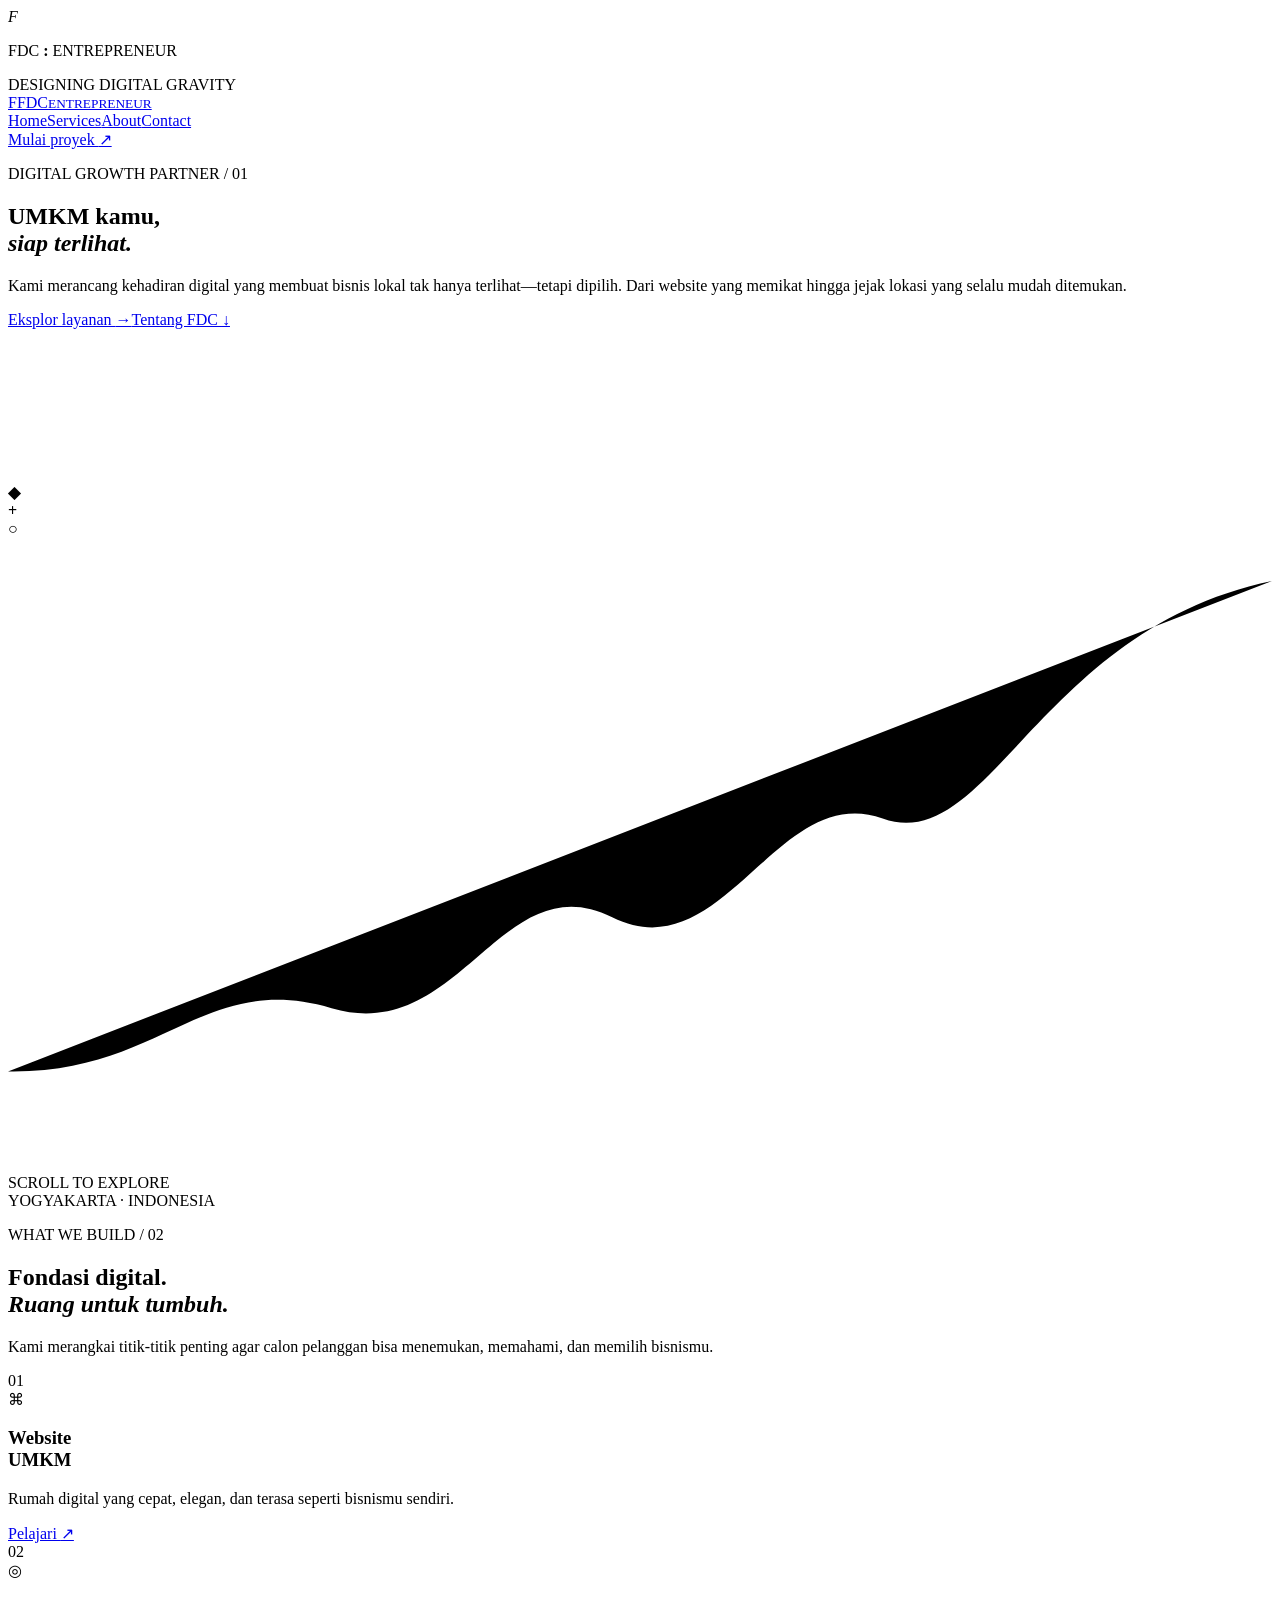
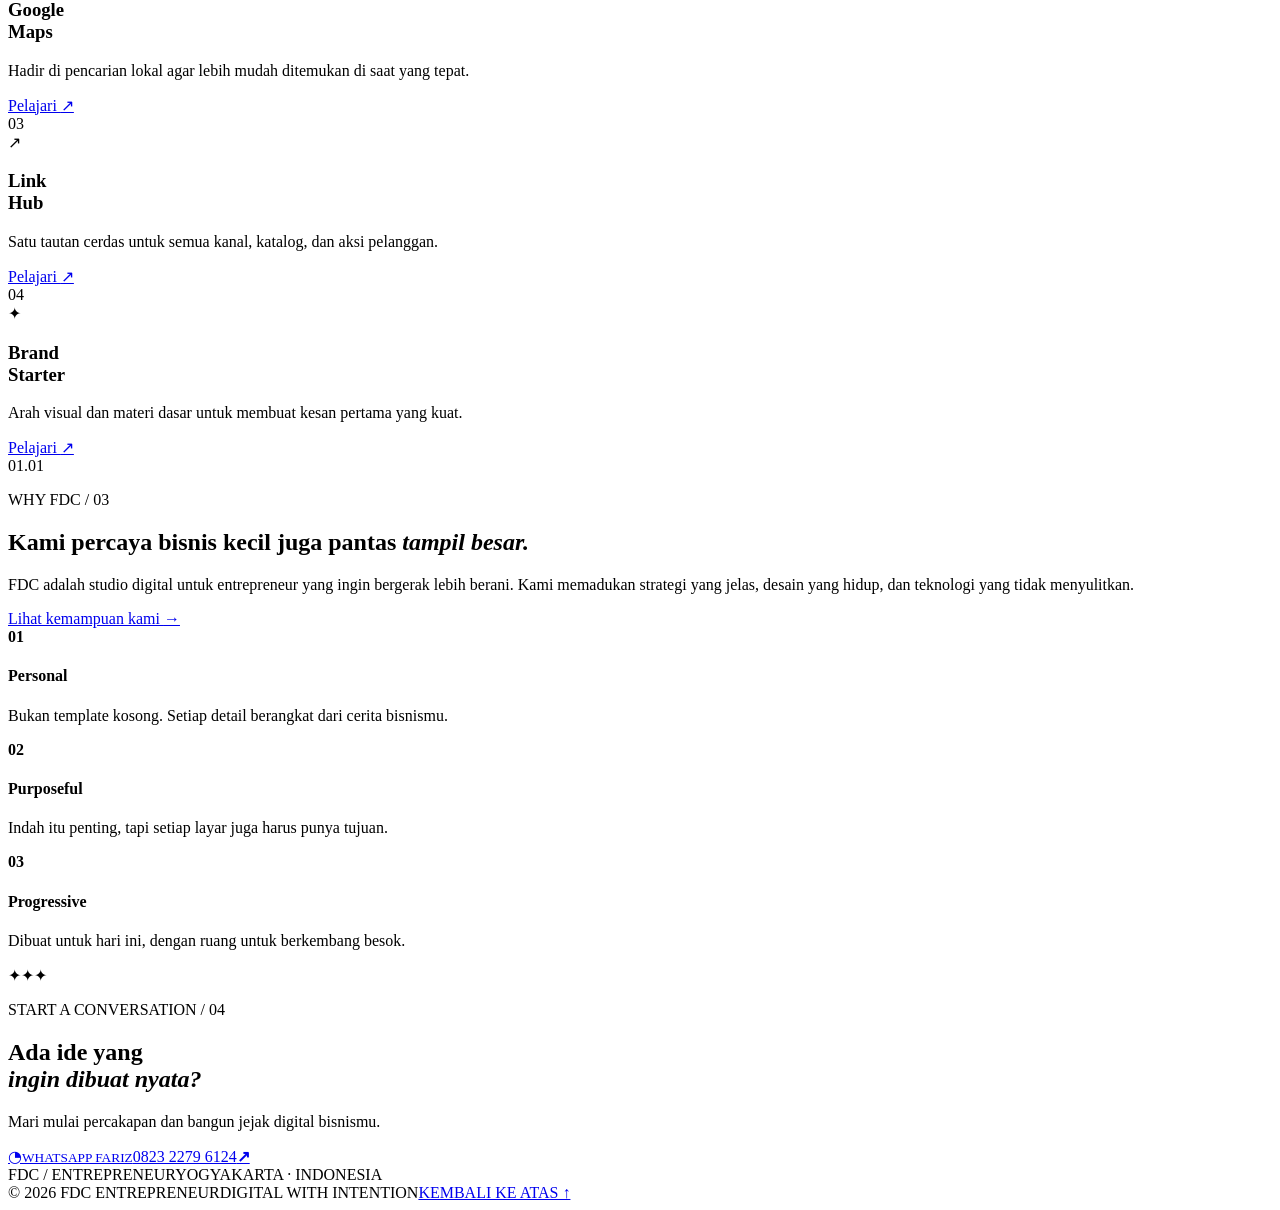
==== index.html @ 3c769e07 "Add FDC Entrepreneur website - index.html" ====
<!doctype html>
<html lang="id">
  <head>
    <meta charset="UTF-8" />
    <meta name="viewport" content="width=device-width, initial-scale=1.0" />
    <meta name="theme-color" content="#080512" />
    <meta name="description" content="FDC Entrepreneur — partner digital untuk UMKM yang ingin tampil, ditemukan, dan bertumbuh." />
    <title>FDC — Entrepreneur</title>
    <link rel="preconnect" href="https://fonts.googleapis.com" />
    <link rel="preconnect" href="https://fonts.gstatic.com" crossorigin />
    <link href="https://fonts.googleapis.com/css2?family=DM+Mono:wght@400;500&family=Manrope:wght@400;500;600;700;800&display=swap" rel="stylesheet" />
    <link rel="stylesheet" href="styles.css" />
  </head>
  <body>
    <div class="intro-sequence" aria-hidden="true"><div class="intro-core"><div class="intro-mark"><i>F</i></div><p>FDC <b>:</b> ENTREPRENEUR</p><span>DESIGNING DIGITAL GRAVITY</span></div></div>
    <div class="noise" aria-hidden="true"></div>
    <div class="orb orb-one" aria-hidden="true"></div><div class="orb orb-two" aria-hidden="true"></div>
    <header class="topbar">
      <a href="#home" class="brand" aria-label="FDC Entrepreneur, beranda"><span class="brand-mark">F</span><span>FDC<small>ENTREPRENEUR</small></span></a>
      <nav aria-label="Navigasi utama"><a class="active" href="#home">Home</a><a href="#services">Services</a><a href="#about">About</a><a href="#contact">Contact</a></nav>
      <a href="#services" class="nav-cta">Mulai proyek <span>↗</span></a>
    </header>

    <main>
      <section id="home" class="hero">
        <div class="hero-copy reveal">
          <p class="eyebrow"><span></span> DIGITAL GROWTH PARTNER / 01</p>
          <h1>UMKM kamu,<br /><em>siap terlihat.</em></h1>
          <p class="intro">Kami merancang kehadiran digital yang membuat bisnis lokal tak hanya terlihat—tetapi dipilih. Dari website yang memikat hingga jejak lokasi yang selalu mudah ditemukan.</p>
          <div class="hero-actions"><a class="button primary" href="#services">Eksplor layanan <span>→</span></a><a class="button text" href="#about">Tentang FDC <span>↓</span></a></div>
        </div>
        <div class="hero-visual" aria-label="Visualisasi 3D pertumbuhan digital">
          <div class="radar-grid"></div><div class="pulse p1"></div><div class="pulse p2"></div><div class="pulse p3"></div>
          <div class="scene" id="growth-scene"><canvas id="fdc-webgl" aria-hidden="true"></canvas><div class="ring ring-a"></div><div class="ring ring-b"></div><div class="ring ring-c"></div><div class="data-orbit orbit-a"><b>◆</b></div><div class="data-orbit orbit-b"><b>+</b></div><div class="data-orbit orbit-c"><b>○</b></div></div>
          <svg class="growth-line" viewBox="0 0 500 250" preserveAspectRatio="none" aria-hidden="true"><path d="M0,211 C61,212 77,171 128,186 S195,128 239,150 S304,96 346,111 S408,36 500,17" /></svg>
        </div>
        <div class="hero-foot"><span>SCROLL TO EXPLORE</span><div></div><span>YOGYAKARTA · INDONESIA</span></div>
      </section>

      <section id="services" class="services section">
        <div class="services-3d" aria-hidden="true"><div class="module m1"></div><div class="module m2"></div><div class="module m3"></div><div class="module-link l1"></div><div class="module-link l2"></div></div>
        <div class="section-heading reveal"><p class="eyebrow"><span></span> WHAT WE BUILD / 02</p><h2>Fondasi digital.<br /><em>Ruang untuk tumbuh.</em></h2><p>Kami merangkai titik-titik penting agar calon pelanggan bisa menemukan, memahami, dan memilih bisnismu.</p></div>
        <div class="service-grid">
          <article class="service-card featured reveal"><div class="card-no">01</div><div class="service-icon">⌘</div><h3>Website<br />UMKM</h3><p>Rumah digital yang cepat, elegan, dan terasa seperti bisnismu sendiri.</p><a href="#contact" aria-label="Pelajari Website UMKM">Pelajari <span>↗</span></a><div class="card-glow"></div></article>
          <article class="service-card reveal"><div class="card-no">02</div><div class="service-icon">◎</div><h3>Google<br />Maps</h3><p>Hadir di pencarian lokal agar lebih mudah ditemukan di saat yang tepat.</p><a href="#contact" aria-label="Pelajari Google Maps">Pelajari <span>↗</span></a></article>
          <article class="service-card reveal"><div class="card-no">03</div><div class="service-icon">↗</div><h3>Link<br />Hub</h3><p>Satu tautan cerdas untuk semua kanal, katalog, dan aksi pelanggan.</p><a href="#contact" aria-label="Pelajari Link Hub">Pelajari <span>↗</span></a></article>
          <article class="service-card reveal"><div class="card-no">04</div><div class="service-icon">✦</div><h3>Brand<br />Starter</h3><p>Arah visual dan materi dasar untuk membuat kesan pertama yang kuat.</p><a href="#contact" aria-label="Pelajari Brand Starter">Pelajari <span>↗</span></a></article>
        </div>
      </section>

      <section id="about" class="about section">
        <div class="about-3d" aria-hidden="true"><div class="vision-disc"></div><div class="vision-spire"></div><div class="vision-halo"></div></div>
        <div class="about-number reveal">01<span>.</span>01</div>
        <div class="about-copy reveal"><p class="eyebrow"><span></span> WHY FDC / 03</p><h2>Kami percaya bisnis kecil juga pantas <em>tampil besar.</em></h2><p>FDC adalah studio digital untuk entrepreneur yang ingin bergerak lebih berani. Kami memadukan strategi yang jelas, desain yang hidup, dan teknologi yang tidak menyulitkan.</p><a class="button text" href="#services">Lihat kemampuan kami <span>→</span></a></div>
        <div class="principles reveal"><div><b>01</b><h4>Personal</h4><p>Bukan template kosong. Setiap detail berangkat dari cerita bisnismu.</p></div><div><b>02</b><h4>Purposeful</h4><p>Indah itu penting, tapi setiap layar juga harus punya tujuan.</p></div><div><b>03</b><h4>Progressive</h4><p>Dibuat untuk hari ini, dengan ruang untuk berkembang besok.</p></div></div>
      </section>

      <section id="contact" class="contact section">
        <div class="contact-3d" aria-hidden="true"><div class="contact-rings"></div><div class="contact-crystal"><i></i><i></i><i></i><i></i></div><span class="contact-star s1">✦</span><span class="contact-star s2">✦</span><span class="contact-star s3">✦</span></div>
        <div class="contact-grid reveal"><p class="eyebrow"><span></span> START A CONVERSATION / 04</p><h2>Ada ide yang<br /><em>ingin dibuat nyata?</em></h2><p class="contact-note">Mari mulai percakapan dan bangun jejak digital bisnismu.</p><a class="whatsapp-button" href="https://wa.me/6282322796124?text=Halo%20Fariz%2C%20saya%20ingin%20bertanya%20tentang%20layanan%20FDC." target="_blank" rel="noopener noreferrer"><span class="wa-icon">◔</span><span><small>WHATSAPP FARIZ</small>0823 2279 6124</span><b>↗</b></a><div class="contact-line"><span>FDC / ENTREPRENEUR</span><span>YOGYAKARTA · INDONESIA</span></div></div>
      </section>
    </main>
    <footer><span>© 2026 FDC ENTREPRENEUR</span><span>DIGITAL WITH INTENTION</span><a href="#home">KEMBALI KE ATAS ↑</a></footer>
    <script src="script.js"></script>
  </body>
</html>
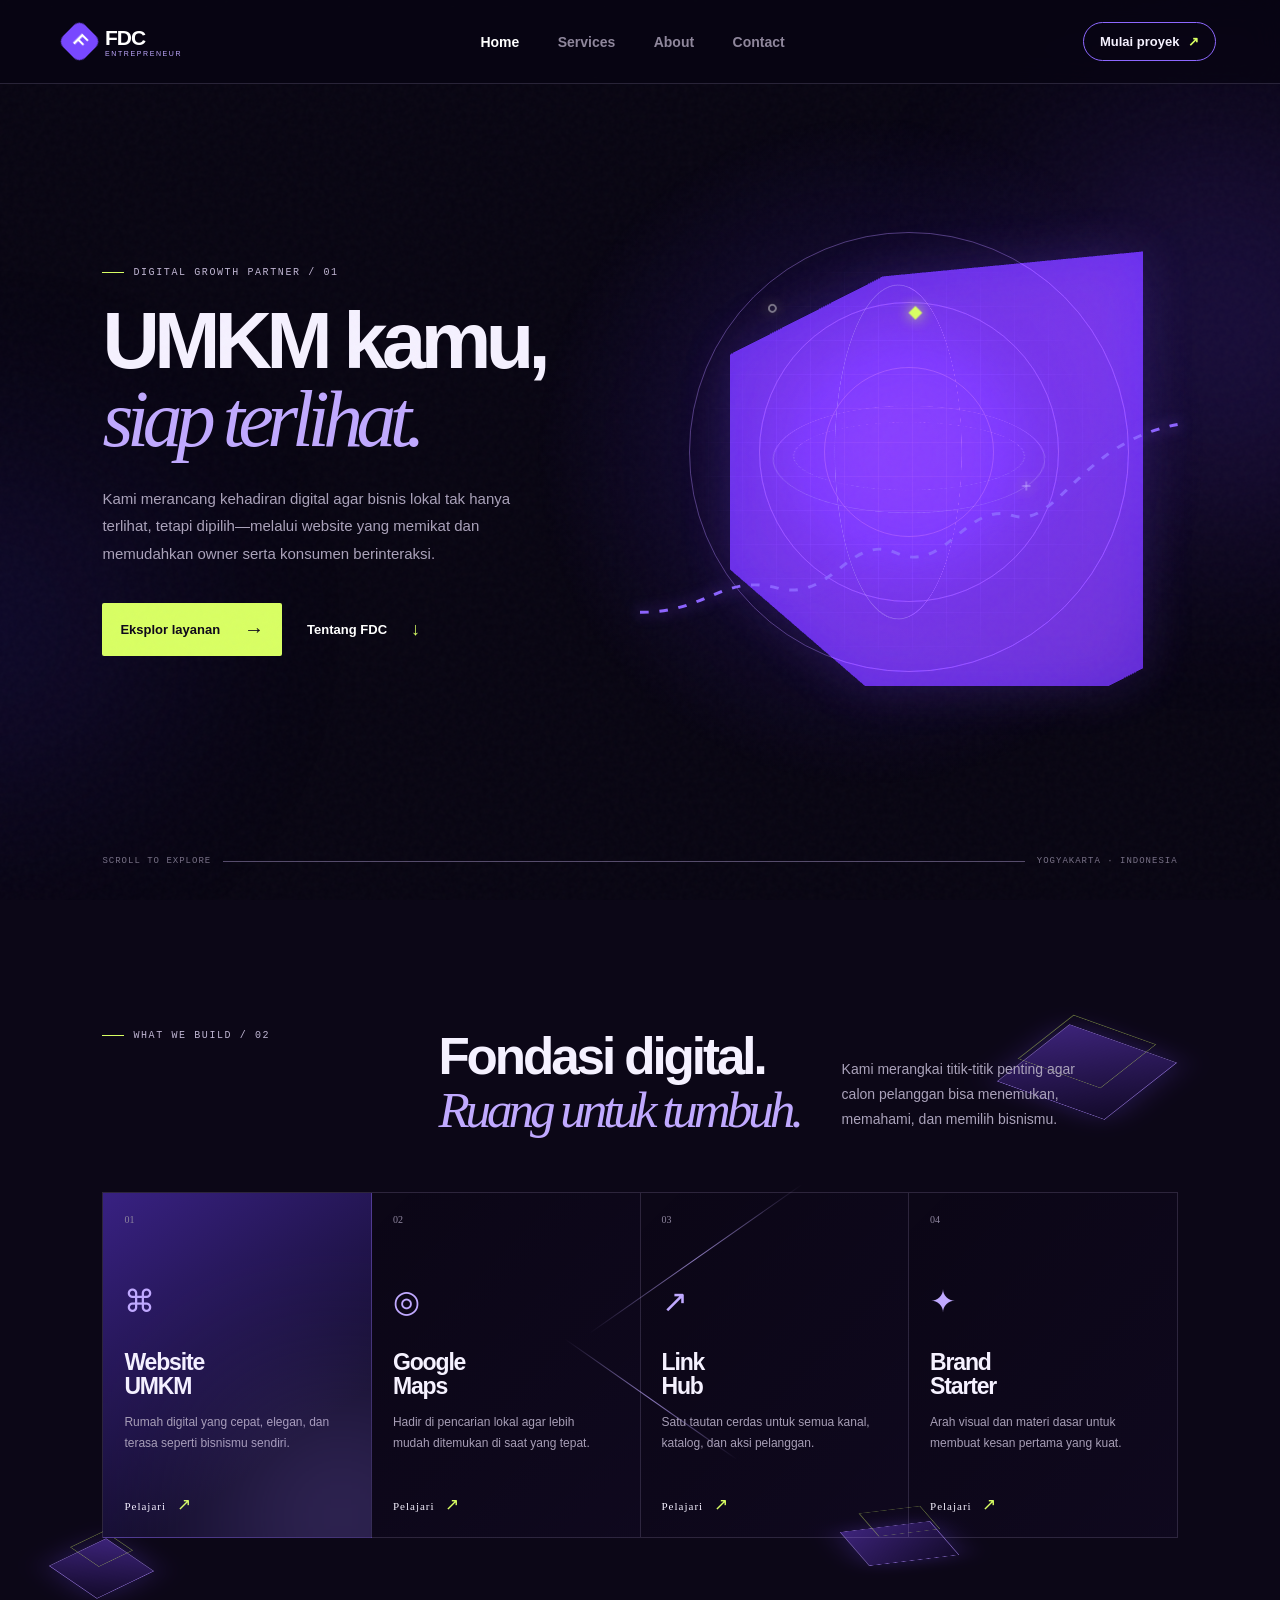
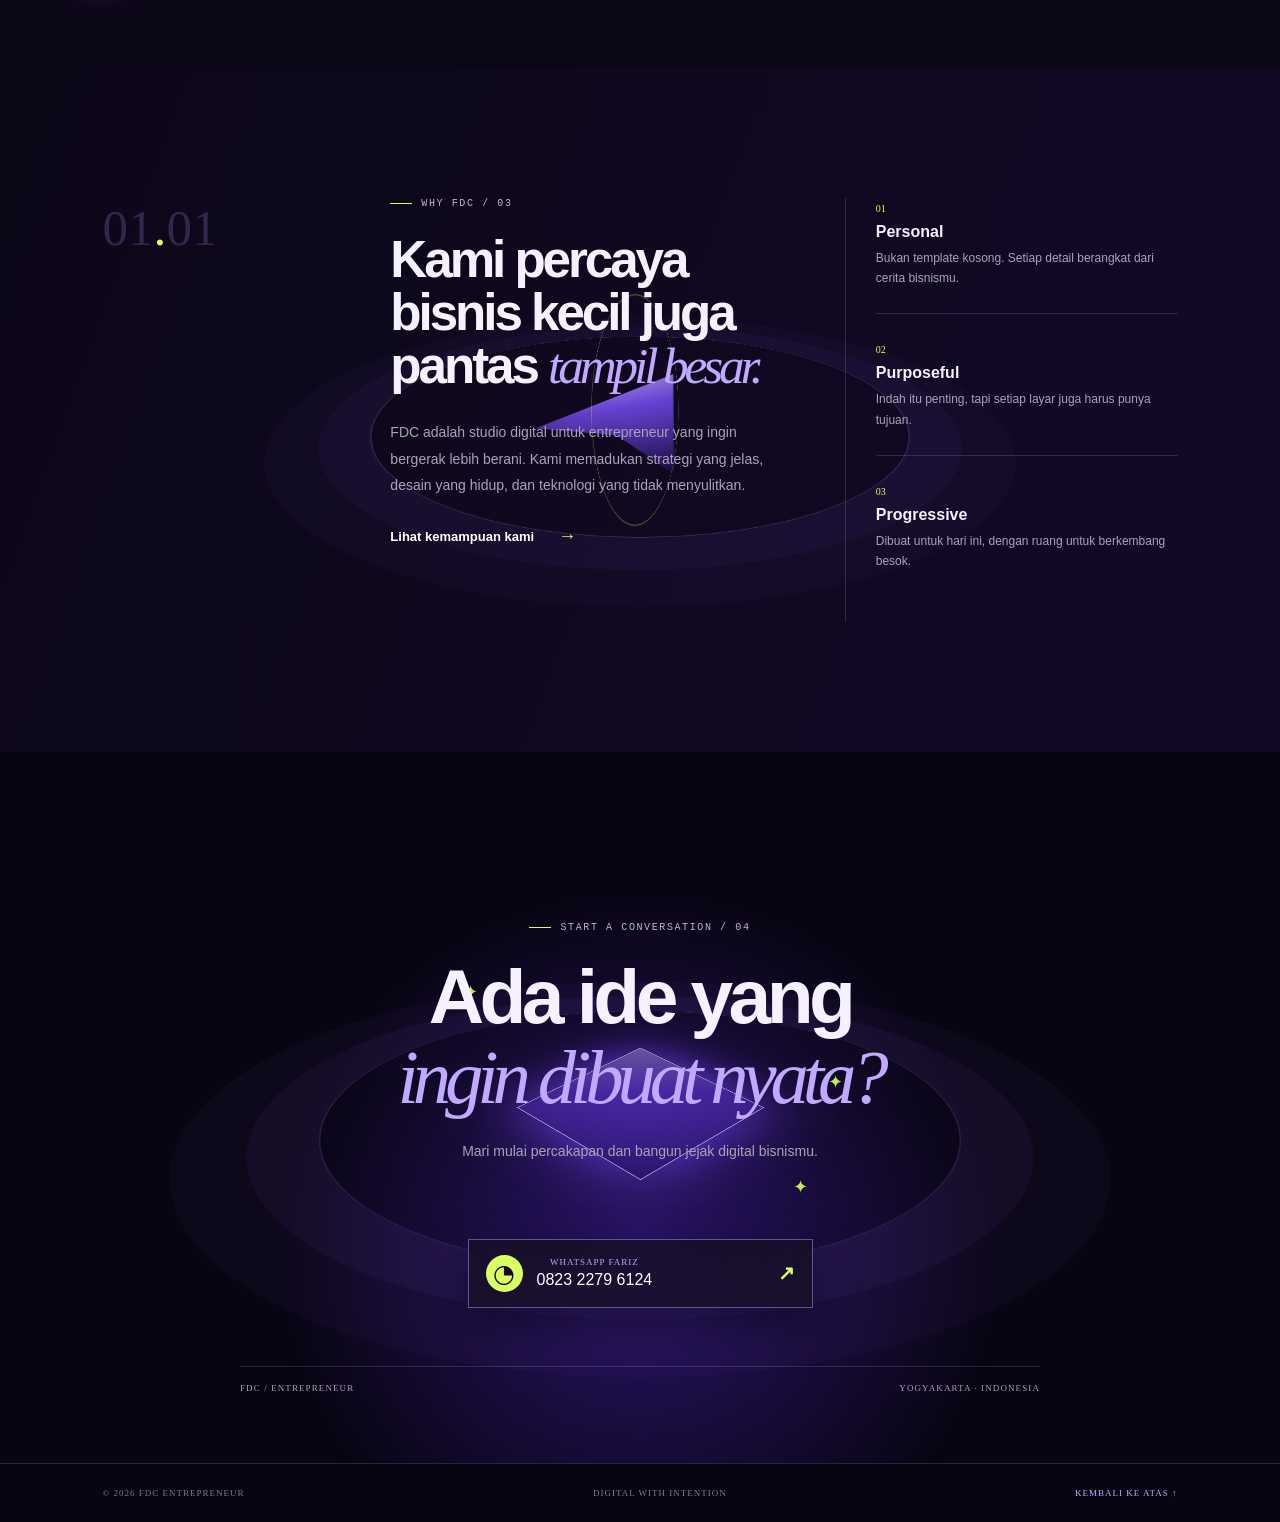
==== commit 798cdd63: "Update intro text in hero section" ====
--- a/index.html
+++ b/index.html
@@ -26,7 +26,7 @@
         <div class="hero-copy reveal">
           <p class="eyebrow"><span></span> DIGITAL GROWTH PARTNER / 01</p>
           <h1>UMKM kamu,<br /><em>siap terlihat.</em></h1>
-          <p class="intro">Kami merancang kehadiran digital yang membuat bisnis lokal tak hanya terlihat—tetapi dipilih. Dari website yang memikat hingga jejak lokasi yang selalu mudah ditemukan.</p>
+          <p class="intro">Kami merancang kehadiran digital agar bisnis lokal tak hanya terlihat, tetapi dipilih—melalui website yang memikat dan memudahkan owner serta konsumen berinteraksi.</p>
           <div class="hero-actions"><a class="button primary" href="#services">Eksplor layanan <span>→</span></a><a class="button text" href="#about">Tentang FDC <span>↓</span></a></div>
         </div>
         <div class="hero-visual" aria-label="Visualisasi 3D pertumbuhan digital">
--- a/styles.css
+++ b/styles.css
@@ -0,0 +1 @@
+:root{--ink:#080512;--panel:#100a22;--violet:#7848ff;--lilac:#c0a9ff;--acid:#d9ff63;--white:#f5f1ff;--muted:#aaa2ba;--line:rgba(215,200,255,.16)}*{box-sizing:border-box}html{scroll-behavior:smooth}body{margin:0;background:var(--ink);color:var(--white);font-family:Manrope,Arial,sans-serif;overflow-x:hidden}.noise{position:fixed;inset:0;pointer-events:none;z-index:5;opacity:.035;background-image:url("data:image/svg+xml,%3Csvg viewBox='0 0 180 180' xmlns='http://www.w3.org/2000/svg'%3E%3Cfilter id='n'%3E%3CfeTurbulence type='fractalNoise' baseFrequency='.95' numOctaves='3' stitchTiles='stitch'/%3E%3C/filter%3E%3Crect width='100%25' height='100%25' filter='url(%23n)' opacity='.85'/%3E%3C/svg%3E")}.orb{position:fixed;border-radius:50%;filter:blur(100px);pointer-events:none;opacity:.17}.orb-one{width:420px;height:420px;background:#6e36ff;right:-150px;top:120px}.orb-two{width:370px;height:370px;background:#3520a7;left:-200px;bottom:10%}.topbar{height:84px;display:flex;align-items:center;justify-content:space-between;padding:0 clamp(24px,5vw,80px);border-bottom:1px solid var(--line);position:relative;z-index:6;background:rgba(8,5,18,.72);backdrop-filter:blur(16px)}.brand{display:flex;align-items:center;gap:10px;color:#fff;text-decoration:none;font-size:21px;font-weight:800;letter-spacing:-1px}.brand small{display:block;font-size:7px;letter-spacing:1.6px;font-weight:500;color:var(--lilac)}.brand-mark{width:31px;height:31px;background:var(--violet);display:grid;place-items:center;transform:rotate(45deg);border-radius:8px;font-size:18px}.brand-mark::first-letter{transform:rotate(-45deg)}nav{display:flex;gap:clamp(20px,3vw,52px)}nav a{color:#8f879c;text-decoration:none;font-weight:700;font-size:14px;transition:.25s}nav a:hover,nav a.active{color:#fff}.nav-cta{font-size:13px;text-decoration:none;color:var(--white);border:1px solid #8d68ff;padding:11px 16px;border-radius:999px;font-weight:700}.nav-cta span{color:var(--acid);margin-left:5px}.hero{min-height:calc(100vh - 84px);padding:clamp(70px,11vh,140px) clamp(24px,8vw,130px) 34px;display:grid;grid-template-columns:1fr 1fr;position:relative;isolation:isolate;background:radial-gradient(circle at 68% 45%,#1a0c47 0,transparent 34%)}.hero-copy{align-self:center;z-index:2}.eyebrow{font:500 10px 'DM Mono',monospace;letter-spacing:1.6px;color:#bfb5d2;margin:0 0 24px;display:flex;align-items:center;gap:9px}.eyebrow span{width:22px;height:1px;background:var(--acid)}h1,h2,h3,h4,p{margin-top:0}h1{font-size:clamp(48px,6.2vw,95px);letter-spacing:-.07em;line-height:.99;margin-bottom:26px;font-weight:800}em{font-family:Georgia,serif;font-weight:400;color:var(--lilac);letter-spacing:-.08em}.intro{font-size:15px;line-height:1.85;color:var(--muted);max-width:460px}.hero-actions{display:flex;align-items:center;gap:25px;margin-top:35px}.button{font-size:13px;font-weight:800;text-decoration:none;display:inline-flex;align-items:center;gap:24px}.primary{color:#0d0719;background:var(--acid);padding:15px 18px;border-radius:2px}.primary span{font-size:20px}.text{color:#fff}.text span{color:var(--acid);font-size:18px}.hero-visual{position:relative;min-height:440px;align-self:center}.radar-grid{position:absolute;inset:7% 0;background-image:linear-gradient(rgba(183,147,255,.12) 1px,transparent 1px),linear-gradient(90deg,rgba(183,147,255,.12) 1px,transparent 1px);background-size:34px 34px;mask-image:radial-gradient(circle,black 15%,transparent 68%)}.pulse{position:absolute;left:50%;top:48%;border:1px solid rgba(179,139,255,.4);border-radius:50%;transform:translate(-50%,-50%);animation:pulse 4s infinite}.p1{width:170px;height:170px}.p2{width:300px;height:300px;animation-delay:1s}.p3{width:440px;height:440px;animation-delay:2s}.central-card{position:absolute;left:50%;top:48%;transform:translate(-50%,-50%);width:170px;padding:21px;background:rgba(22,13,46,.82);border:1px solid rgba(204,180,255,.45);box-shadow:0 0 60px #7246ff44;backdrop-filter:blur(12px);font:10px 'DM Mono',monospace;color:#bba8ea}.status-dot{display:inline-block;background:var(--acid);width:7px;height:7px;border-radius:50%;margin-right:7px}.central-card strong{display:block;font:700 43px Manrope,sans-serif;letter-spacing:-3px;color:#fff;margin-top:11px}.central-card strong span{font-size:18px;letter-spacing:-1px;color:var(--acid)}.central-card small{color:#9c91b6}.float-tag{position:absolute;padding:11px 14px;border:1px solid var(--line);background:#0d081bd9;font:10px 'DM Mono',monospace;letter-spacing:1px;line-height:1.5;color:#a59db6}.float-tag b{font-weight:500;color:var(--acid)}.tag-one{top:20%;left:7%;animation:float 5s ease-in-out infinite}.tag-two{right:4%;bottom:20%;animation:float 5s ease-in-out 1s infinite}.growth-line{position:absolute;bottom:7%;left:0;width:100%;height:55%;overflow:visible}.growth-line path{fill:none;stroke:#8c63ff;stroke-width:3;stroke-dasharray:8 10;filter:drop-shadow(0 0 7px #7848ff);animation:dash 12s linear infinite}.hero-foot{grid-column:1/-1;align-self:end;display:flex;align-items:center;gap:12px;color:#777086;font:9px 'DM Mono',monospace;letter-spacing:1px;z-index:2}.hero-foot div{height:1px;background:#554b6b;flex:1}.section{padding:130px clamp(24px,8vw,130px);position:relative}.services{background:#0c0717}.section-heading{display:grid;grid-template-columns:1fr 1.2fr 1fr;align-items:end;margin-bottom:55px}.section-heading .eyebrow{align-self:start}.section-heading h2,.about h2,.contact h2{font-size:clamp(36px,4vw,63px);line-height:1.04;letter-spacing:-.06em;margin:0}.section-heading>p:last-child{color:var(--muted);font-size:14px;line-height:1.8;max-width:265px;margin:0 0 4px}.service-grid{display:grid;grid-template-columns:repeat(4,1fr);border-top:1px solid var(--line);border-left:1px solid var(--line)}.service-card{min-height:345px;padding:21px;position:relative;border-right:1px solid var(--line);border-bottom:1px solid var(--line);background:linear-gradient(135deg,transparent,rgba(124,73,255,.03));transition:background .3s,transform .3s;overflow:hidden}.service-card:hover{background:rgba(120,72,255,.14);transform:translateY(-6px)}.card-no{font:10px 'DM Mono';color:#8e859f}.service-icon{font-size:31px;color:var(--lilac);margin:58px 0 30px}.service-card h3{font-size:23px;line-height:1.05;letter-spacing:-.05em;margin-bottom:14px}.service-card p{font-size:12px;line-height:1.75;color:#a79eb6;max-width:215px}.service-card a{position:absolute;bottom:22px;text-decoration:none;color:var(--white);font:11px 'DM Mono';letter-spacing:1px}.service-card a span{color:var(--acid);font-size:17px;margin-left:7px}.featured{background:linear-gradient(145deg,#382182,#120c2a 72%)}.card-glow{position:absolute;width:200px;height:200px;right:-70px;bottom:-80px;background:#ac8cff;filter:blur(90px);opacity:.3}.about{display:grid;grid-template-columns:.7fr 1.2fr 1fr;gap:55px;background:linear-gradient(110deg,#0c0717,#120927)}.about-number{font:500 clamp(36px,4vw,60px) 'DM Mono';color:#33264d}.about-number span{color:var(--acid)}.about-copy>p:not(.eyebrow){color:var(--muted);line-height:1.9;font-size:14px;max-width:485px;margin:27px 0}.principles{border-left:1px solid var(--line);padding-left:30px}.principles>div{padding:0 0 25px;margin-bottom:25px;border-bottom:1px solid var(--line)}.principles>div:last-child{border:0}.principles b{font:10px 'DM Mono';color:var(--acid)}.principles h4{font-size:16px;margin:7px 0}.principles p{font-size:12px;color:var(--muted);line-height:1.7;margin:0}.contact{padding-top:170px;padding-bottom:70px;min-height:670px;background:radial-gradient(circle at 50% 70%,#2b1469,transparent 45%)}.contact-grid{max-width:800px;margin:auto;text-align:center}.contact-grid .eyebrow{justify-content:center}.contact h2{font-size:clamp(45px,6vw,88px)}.contact-note{color:var(--muted);font-size:14px;margin:25px auto 80px}.contact-line{display:flex;justify-content:space-between;border-top:1px solid var(--line);padding-top:16px;font:9px 'DM Mono';letter-spacing:1.1px;color:#aaa0ba}footer{padding:24px clamp(24px,8vw,130px);border-top:1px solid var(--line);display:flex;justify-content:space-between;font:9px 'DM Mono';letter-spacing:1px;color:#81778f}footer a{color:var(--lilac);text-decoration:none}.reveal{opacity:0;transform:translateY(28px);transition:opacity .8s ease,transform .8s ease}.reveal.show{opacity:1;transform:none}@keyframes pulse{0%,100%{opacity:.2;transform:translate(-50%,-50%) scale(.92)}50%{opacity:.7;transform:translate(-50%,-50%) scale(1)}}@keyframes float{50%{transform:translateY(-13px)}}@keyframes dash{to{stroke-dashoffset:-300}}@media(max-width:800px){.topbar{height:68px}.topbar nav{display:none}.nav-cta{font-size:11px;padding:9px 12px}.hero{grid-template-columns:1fr;padding-top:65px;min-height:auto}.hero-visual{min-height:370px;margin-top:35px}.hero-foot{margin-top:15px}.section{padding-top:85px;padding-bottom:85px}.section-heading{grid-template-columns:1fr;gap:22px}.section-heading>p:last-child{max-width:410px}.service-grid{grid-template-columns:1fr 1fr}.service-card{min-height:280px}.about{grid-template-columns:1fr;gap:30px}.principles{border-left:0;border-top:1px solid var(--line);padding:30px 0 0;display:grid;grid-template-columns:repeat(3,1fr);gap:20px}.principles>div{border-bottom:0}.contact{min-height:520px;padding-top:110px}footer{gap:15px;flex-wrap:wrap}}@media(max-width:480px){.service-grid{grid-template-columns:1fr}.hero-actions{gap:18px}.principles{grid-template-columns:1fr}.contact-line{gap:15px}.central-card{transform:translate(-50%,-50%) scale(.85)}}@media(prefers-reduced-motion:reduce){*,*::before,*::after{animation-duration:.01ms!important;animation-iteration-count:1!important;scroll-behavior:auto!important}.reveal{opacity:1;transform:none}}.intro-sequence{position:fixed;inset:0;z-index:50;display:grid;place-items:center;pointer-events:none;background:#07040e;animation:intro-out 1s ease 4.4s forwards}.intro-core{text-align:center;animation:intro-core 4.4s cubic-bezier(.2,.7,.15,1) forwards}.intro-mark{width:88px;height:88px;margin:auto auto 22px;display:grid;place-items:center;background:linear-gradient(135deg,#c9b8ff,#5928f5 52%,#160c44);border:1px solid #d4c9ff;box-shadow:0 0 70px #7246ff;transform:rotate(45deg);animation:mark-spin 4.2s cubic-bezier(.18,.8,.22,1) forwards}.intro-mark i{font:800 52px Manrope,sans-serif;font-style:normal;transform:rotate(-45deg);color:white}.intro-core p{margin:0;color:#fff;font:800 clamp(24px,3vw,44px) Manrope,sans-serif;letter-spacing:-.06em;opacity:0;animation:word-in 1s ease 1.55s forwards}.intro-core p b{color:var(--acid);font-weight:500}.intro-core>span{display:block;margin-top:10px;color:var(--lilac);font:10px 'DM Mono';letter-spacing:3px;opacity:0;animation:word-in .8s ease 2s forwards}.scene{--tilt:0deg 0deg;position:absolute;left:50%;top:48%;width:360px;height:360px;transform:translate(-50%,-50%);perspective:900px;transform-style:preserve-3d;transition:transform .6s cubic-bezier(.2,.7,.2,1)}.scene::after{content:"";position:absolute;inset:18%;border-radius:50%;background:#7442ff;filter:blur(42px);opacity:.28;transform:translateZ(-100px)}.growth-cube{position:absolute;left:50%;top:50%;width:190px;height:190px;transform-style:preserve-3d;transform:translate(-50%,-50%) rotateX(calc(64deg + var(--tilt))) rotateZ(calc(-26deg + var(--tilt)));animation:cube-float 7s ease-in-out infinite}.cube-face{position:absolute;width:190px;height:190px;border:1px solid rgba(211,193,255,.64);background:linear-gradient(135deg,rgba(101,56,223,.83),rgba(15,9,37,.85));box-shadow:inset 0 0 45px #8c63ff33,0 0 32px #7848ff44;backdrop-filter:blur(6px)}.cube-face.front{padding:25px;transform:translateZ(95px);font:10px 'DM Mono',monospace;color:#c1b4dd}.cube-face.front strong{display:block;font:700 43px Manrope,sans-serif;letter-spacing:-3px;color:#fff;margin-top:11px}.cube-face.front strong span{font-size:18px;letter-spacing:-1px;color:var(--acid)}.cube-face.front small{color:#ada1c9}.cube-face.back{transform:rotateY(180deg) translateZ(95px)}.cube-face.right{transform:rotateY(90deg) translateZ(95px);background:linear-gradient(135deg,#321c7c,#100a29)}.cube-face.left{transform:rotateY(-90deg) translateZ(95px)}.cube-face.top{transform:rotateX(90deg) translateZ(95px);background:linear-gradient(135deg,#af98ff,#3f228d)}.cube-face.bottom{transform:rotateX(-90deg) translateZ(95px)}.ring{position:absolute;left:50%;top:50%;border:1px solid rgba(191,161,255,.38);border-radius:50%;transform-style:preserve-3d}.ring-a{width:270px;height:270px;transform:translate(-50%,-50%) rotateX(67deg) rotateZ(10deg);animation:ring-spin 13s linear infinite}.ring-b{width:330px;height:330px;transform:translate(-50%,-50%) rotateY(68deg) rotateZ(20deg);animation:ring-spin 17s linear reverse infinite}.ring-c{width:230px;height:230px;border-style:dashed;transform:translate(-50%,-50%) rotateX(73deg) rotateZ(-22deg);animation:ring-spin 10s linear infinite}.data-orbit{position:absolute;left:50%;top:50%;width:295px;height:295px;transform:translate(-50%,-50%);animation:ring-spin 11s linear infinite}.data-orbit b{position:absolute;top:-4px;left:50%;font:18px 'DM Mono';color:var(--acid);text-shadow:0 0 14px #d9ff63}.orbit-b{width:245px;height:245px;animation-duration:8s;animation-direction:reverse}.orbit-b b{color:var(--lilac);left:auto;right:0;top:60%}.orbit-c{width:345px;height:345px;animation-duration:18s}.orbit-c b{color:#fff;left:9%;top:5%}@keyframes cube-float{0%,100%{translate:0 -8px}50%{translate:0 12px}}@keyframes ring-spin{to{rotate:360deg}}@keyframes mark-spin{0%{opacity:0;transform:rotate(45deg) scale(.2)}40%{opacity:1;transform:rotate(405deg) scale(1.12)}100%{transform:rotate(765deg) scale(1)}}@keyframes word-in{to{opacity:1;translate:0 -5px}}@keyframes intro-core{0%,70%{opacity:1;scale:1}100%{opacity:0;scale:1.3}}@keyframes intro-out{0%,88%{visibility:visible;opacity:1}100%{visibility:hidden;opacity:0}}@keyframes loop-reset{0%,32%{visibility:visible;opacity:1}34%,100%{visibility:hidden;opacity:0}}@keyframes loop-core{0%,27%{opacity:1}31%,100%{opacity:0}}@media(max-width:480px){.scene{scale:.78}.intro-mark{width:68px;height:68px}.intro-mark i{font-size:40px}}@media(prefers-reduced-motion:reduce){.intro-sequence{display:none}.scene{transform:translate(-50%,-50%) scale(.85)}.growth-cube{animation:none}}#fdc-webgl{position:absolute;inset:-15%;width:130%;height:130%;z-index:-1;filter:drop-shadow(0 0 26px #7b45ff);opacity:.8}.contact{overflow:hidden;isolation:isolate}.contact-3d{position:absolute;inset:0;z-index:0;display:grid;place-items:center;perspective:1100px;pointer-events:none;opacity:0;transition:opacity .55s ease}.contact-grid{position:relative;z-index:1}.contact-active .contact-3d{opacity:1}.contact-rings{width:min(58vw,620px);aspect-ratio:1;border:1px solid #a982ff44;border-radius:50%;transform:rotateX(67deg);box-shadow:0 0 0 64px #9b6bff0c,0 0 0 128px #9b6bff08;animation:contact-ring 9s linear infinite paused}.contact-active .contact-rings{animation-play-state:running}.contact-crystal{position:absolute;width:175px;height:175px;transform-style:preserve-3d;transform:rotateX(58deg) rotateZ(45deg);animation:contact-crystal 7s ease-in-out infinite paused;filter:drop-shadow(0 0 38px #7544ff)}.contact-active .contact-crystal{animation-play-state:running}.contact-crystal i{position:absolute;inset:0;background:linear-gradient(135deg,#e1d7ffcc,#7c45ff99 38%,#170a4588);border:1px solid #e3d9ff99;transform-origin:center;backface-visibility:visible}.contact-crystal i:nth-child(1){transform:translateZ(88px)}.contact-crystal i:nth-child(2){transform:rotateY(90deg) translateZ(88px);background:#5527bd99}.contact-crystal i:nth-child(3){transform:rotateX(90deg) translateZ(88px);background:#bba8ff99}.contact-crystal i:nth-child(4){transform:rotateY(180deg) translateZ(88px);background:#2d166e99}.contact-star{position:absolute;color:var(--acid);font-size:18px;opacity:0;animation:star-drift 4s ease-in-out infinite paused}.contact-active .contact-star{animation-play-state:running;opacity:.9}.s1{margin:-230px 0 0 -340px}.s2{margin:160px 0 0 320px;animation-delay:1.3s}.s3{margin:-50px 0 0 390px;animation-delay:2.2s}.whatsapp-button{position:relative;z-index:1;display:flex;align-items:center;gap:14px;margin:0 auto 58px;width:min(100%,345px);padding:15px 17px;text-decoration:none;color:#fff;background:#161024cc;border:1px solid #b095ff80;box-shadow:0 15px 45px #0006;backdrop-filter:blur(15px);transition:transform .25s,background .25s}.whatsapp-button:hover{transform:translateY(-5px);background:#241645}.wa-icon{width:37px;height:37px;display:grid;place-items:center;border-radius:50%;background:var(--acid);color:#100719;font-size:25px}.whatsapp-button small{display:block;font:9px 'DM Mono';letter-spacing:1px;color:var(--lilac);margin-bottom:4px}.whatsapp-button b{margin-left:auto;color:var(--acid);font-size:20px}@keyframes contact-ring{to{transform:rotateX(67deg) rotateZ(360deg)}}@keyframes contact-crystal{0%,100%{transform:rotateX(58deg) rotateZ(45deg) translateY(-8px)}50%{transform:rotateX(238deg) rotateZ(225deg) translateY(15px)}}@keyframes star-drift{50%{translate:0 -26px;scale:1.4}}@media(max-width:600px){.contact-crystal{scale:.68}.contact-rings{width:90vw}.s1{margin:-170px 0 0 -150px}.s2{margin:120px 0 0 150px}.s3{display:none}}@media(prefers-reduced-motion:reduce){.contact-3d{opacity:.45}.contact-rings,.contact-crystal,.contact-star{animation:none!important}}.services,.about{overflow:hidden;isolation:isolate}.services-3d,.about-3d{position:absolute;inset:0;z-index:-1;pointer-events:none;opacity:0;transition:opacity .7s ease}.section-active .services-3d,.section-active .about-3d{opacity:1}.module{position:absolute;width:130px;aspect-ratio:1;transform-style:preserve-3d;border:1px solid #bc9dff77;background:linear-gradient(135deg,#7142e677,#1a0d4077);box-shadow:0 0 35px #7246ff44;animation:module-float 7s ease-in-out infinite paused}.module::after{content:"";position:absolute;inset:14px;border:1px solid #d9ff6366;transform:translateZ(24px)}.section-active .module{animation-play-state:running}.m1{right:10%;top:14%;transform:rotateX(58deg) rotateZ(34deg)}.m2{right:26%;bottom:10%;width:95px;animation-delay:1.2s;transform:rotateX(68deg) rotateZ(-18deg)}.m3{left:5%;bottom:8%;width:75px;animation-delay:2s;transform:rotateX(55deg) rotateZ(50deg)}.module-link{position:absolute;height:1px;background:linear-gradient(90deg,transparent,#c0a9ff,transparent);transform-origin:left;opacity:.7}.l1{right:17%;top:37%;width:260px;rotate:145deg}.l2{right:26%;bottom:27%;width:210px;rotate:215deg}.about-3d{display:grid;place-items:center;perspective:900px}.vision-disc{position:absolute;width:min(52vw,520px);aspect-ratio:1;border-radius:50%;border:1px solid #c0a9ff44;box-shadow:0 0 0 45px #8c63ff0b,0 0 0 90px #8c63ff08;transform:rotateX(69deg);animation:vision-spin 15s linear infinite paused}.vision-spire{width:150px;height:150px;background:linear-gradient(135deg,#efe9ffcc,#8255ff88 45%,#160937cc);clip-path:polygon(50% 0,100% 100%,50% 82%,0 100%);filter:drop-shadow(0 0 28px #7545ff);transform:rotateX(55deg) rotateZ(28deg);animation:spire-rise 7s ease-in-out infinite paused}.vision-halo{position:absolute;width:230px;height:230px;border:1px solid #d9ff6366;border-radius:50%;transform:rotateY(68deg);animation:vision-spin 11s linear reverse infinite paused}.section-active .vision-disc,.section-active .vision-spire,.section-active .vision-halo{animation-play-state:running}@keyframes module-float{50%{translate:0 -25px;rotate:y 120deg}}@keyframes vision-spin{to{rotate:1turn}}@keyframes spire-rise{50%{transform:rotateX(230deg) rotateZ(208deg) translateY(-25px)}}@media(max-width:700px){.m3{display:none}.module{scale:.7}.vision-disc{width:85vw}.vision-spire{scale:.7}}@media(prefers-reduced-motion:reduce){.services-3d,.about-3d{opacity:.32}.module,.vision-disc,.vision-spire,.vision-halo{animation:none!important}}.services-3d,.about-3d{z-index:0!important}.services>*:not(.services-3d),.about>*:not(.about-3d){position:relative;z-index:1}
